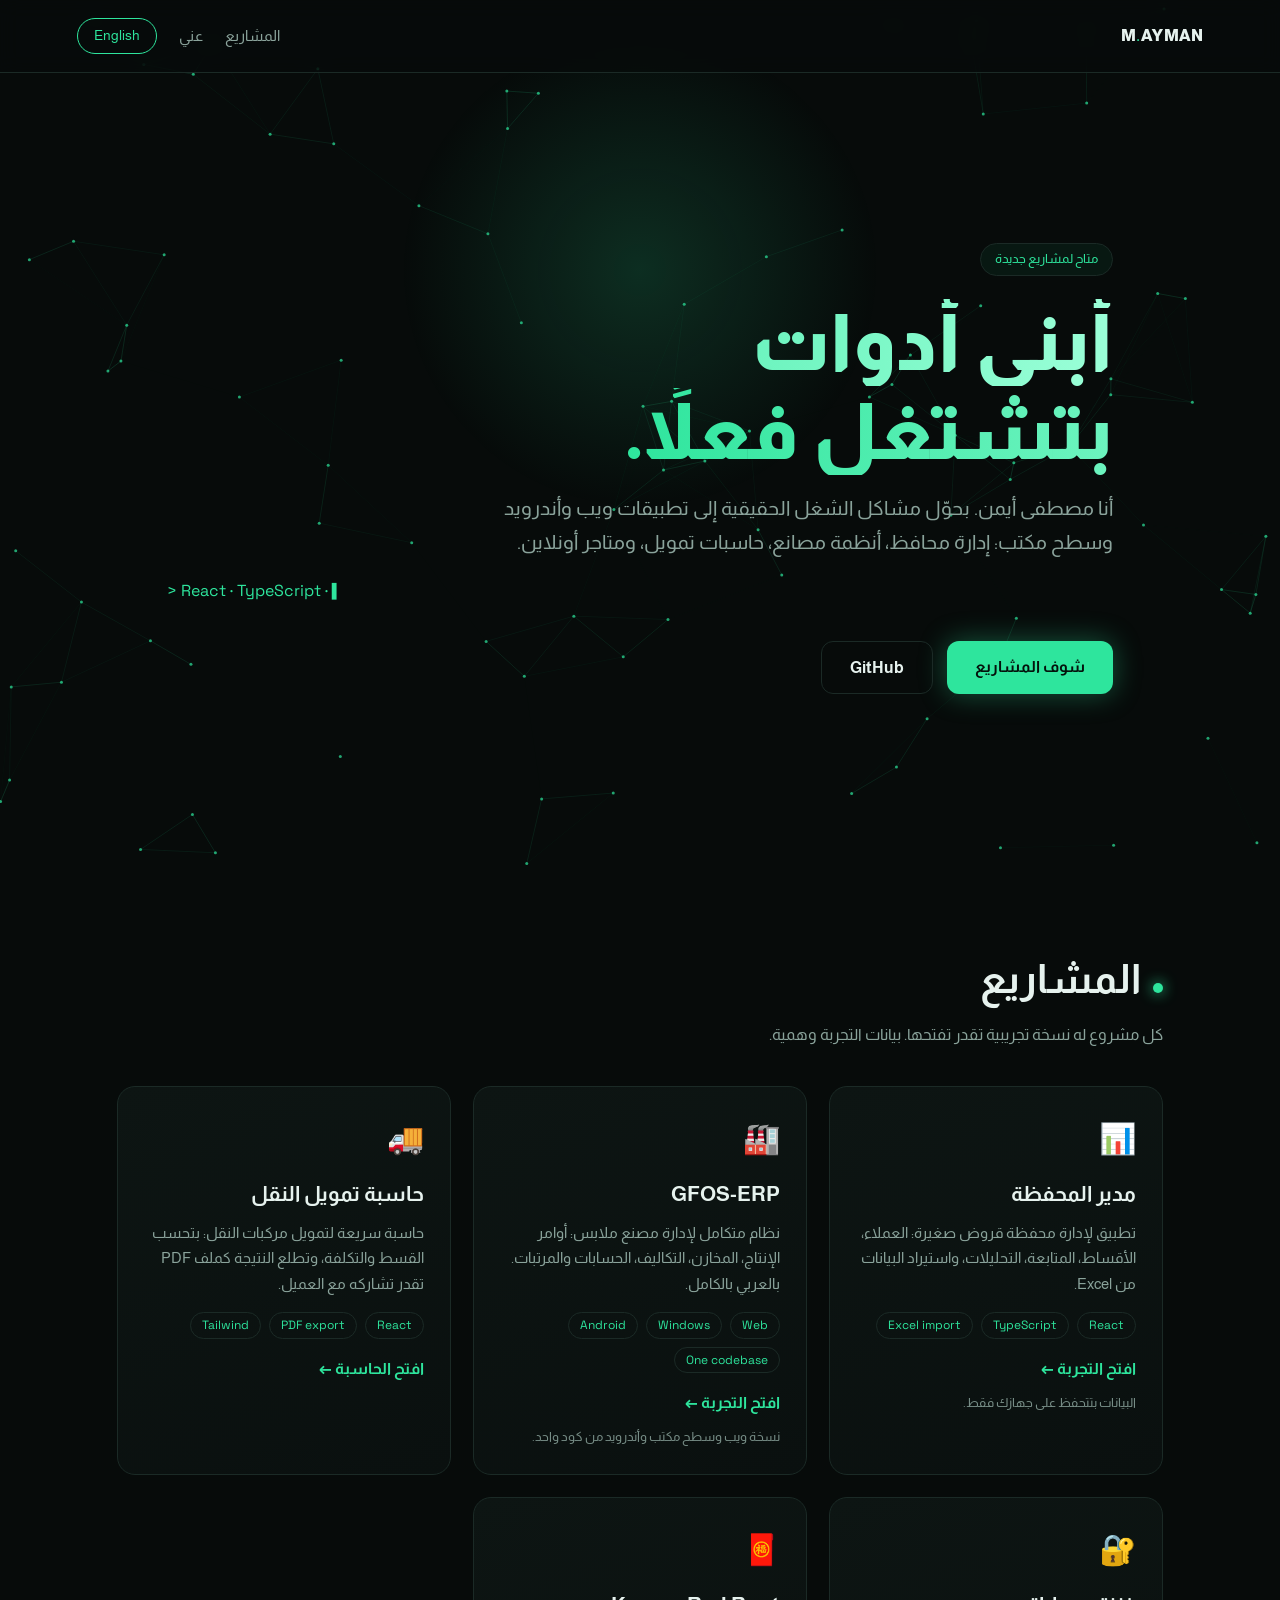
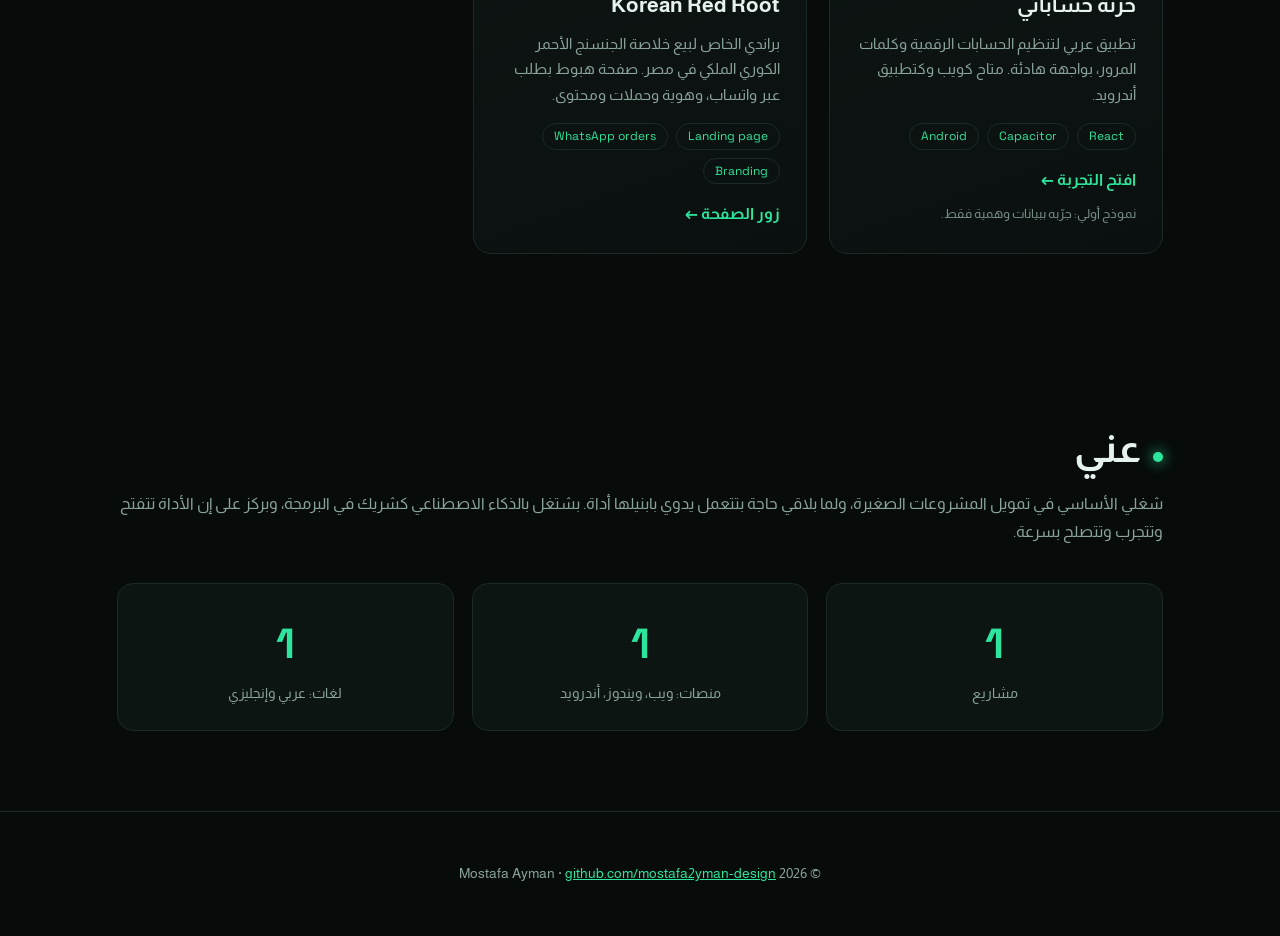
==== index.html @ 2fd3bac7 "Portfolio site" ====
<!DOCTYPE html>
<html lang="ar" dir="rtl">
<head>
<meta charset="utf-8">
<meta name="viewport" content="width=device-width,initial-scale=1">
<title>Mostafa Ayman | مصطفى أيمن</title>
<meta name="description" content="Portfolio of tools and products built by Mostafa Ayman. معرض أعمال مصطفى أيمن.">
<link rel="preconnect" href="https://fonts.googleapis.com">
<link href="https://fonts.googleapis.com/css2?family=Space+Grotesk:wght@400;600;700&family=Almarai:wght@400;700;800&display=swap" rel="stylesheet">
<style>
:root{--bg:#070b0a;--card:#0d1513;--line:#1b2a26;--g:#2ee59d;--g2:#14b87a;--tx:#e6f2ee;--mu:#8aa39b}
*{box-sizing:border-box;margin:0}
html{scroll-behavior:smooth}
body{background:var(--bg);color:var(--tx);font-family:'Almarai','Space Grotesk',sans-serif;line-height:1.7;overflow-x:hidden}
html[lang=en] body{font-family:'Space Grotesk','Almarai',sans-serif}
#bg{position:fixed;inset:0;z-index:0;pointer-events:none}
.glow{position:fixed;width:520px;height:520px;border-radius:50%;background:radial-gradient(circle,rgba(46,229,157,.16),transparent 65%);pointer-events:none;z-index:0;transform:translate(-50%,-50%);left:50%;top:30%}
main,header,footer{position:relative;z-index:1}
header{display:flex;justify-content:space-between;align-items:center;padding:18px 6vw;position:sticky;top:0;backdrop-filter:blur(10px);background:rgba(7,11,10,.6);border-bottom:1px solid var(--line);z-index:5}
.logo{font-weight:800;letter-spacing:.5px}.logo b{color:var(--g)}
nav{display:flex;gap:22px;align-items:center;font-size:15px}
nav a{color:var(--mu);text-decoration:none;transition:.2s}nav a:hover{color:var(--g)}
button.lang{background:none;border:1px solid var(--g);color:var(--g);border-radius:20px;padding:5px 16px;cursor:pointer;font:inherit;font-size:14px;transition:.2s}
button.lang:hover{background:var(--g);color:#04120c}
.hero{min-height:88vh;display:flex;flex-direction:column;justify-content:center;padding:0 6vw;max-width:1100px;margin:auto}
.tag{display:inline-block;border:1px solid var(--line);color:var(--g);padding:4px 14px;border-radius:20px;font-size:13px;width:fit-content;background:rgba(46,229,157,.06)}
h1{font-size:clamp(38px,7vw,78px);line-height:1.15;margin:22px 0 14px;font-weight:800}
h1 span{background:linear-gradient(90deg,var(--g),#9bffd8,var(--g2));-webkit-background-clip:text;background-clip:text;color:transparent;background-size:200%;animation:sh 5s linear infinite}
@keyframes sh{to{background-position:200% 0}}
.sub{color:var(--mu);font-size:clamp(16px,2vw,20px);max-width:640px}
.typed{color:var(--g);font-family:'Space Grotesk',monospace;margin-top:18px;min-height:30px;direction:ltr;text-align:start}
.typed:after{content:'▌';animation:bl 1s steps(1) infinite}@keyframes bl{50%{opacity:0}}
.cta{margin-top:34px;display:flex;gap:14px;flex-wrap:wrap}
.btn{padding:12px 28px;border-radius:12px;text-decoration:none;font-weight:700;transition:.25s}
.btn.p{background:var(--g);color:#04120c;box-shadow:0 0 28px rgba(46,229,157,.35)}.btn.p:hover{transform:translateY(-3px);box-shadow:0 0 44px rgba(46,229,157,.55)}
.btn.o{border:1px solid var(--line);color:var(--tx)}.btn.o:hover{border-color:var(--g);color:var(--g)}
section{padding:80px 6vw;max-width:1200px;margin:auto}
h2{font-size:clamp(26px,4vw,40px);margin-bottom:8px}h2:before{content:'';display:inline-block;width:10px;height:10px;background:var(--g);border-radius:50%;margin-inline-end:12px;box-shadow:0 0 14px var(--g)}
.lead{color:var(--mu);margin-bottom:38px}
.grid{display:grid;grid-template-columns:repeat(auto-fill,minmax(310px,1fr));gap:22px}
.card{background:linear-gradient(160deg,var(--card),#0a100f);border:1px solid var(--line);border-radius:18px;padding:26px;transition:transform .15s,border-color .3s,box-shadow .3s;transform-style:preserve-3d;position:relative;overflow:hidden}
.card:before{content:'';position:absolute;inset:0;background:radial-gradient(300px circle at var(--mx,50%) var(--my,0%),rgba(46,229,157,.13),transparent 60%);opacity:0;transition:.3s}
.card:hover{border-color:rgba(46,229,157,.6);box-shadow:0 10px 40px rgba(46,229,157,.1)}.card:hover:before{opacity:1}
.ico{font-size:30px;margin-bottom:12px}
.card h3{font-size:21px;margin-bottom:8px;position:relative}
.card p{color:var(--mu);font-size:15px;position:relative}
.chips{display:flex;flex-wrap:wrap;gap:8px;margin:16px 0;position:relative}
.chips i{font-style:normal;font-size:12px;border:1px solid var(--line);border-radius:14px;padding:2px 11px;color:var(--g);font-family:'Space Grotesk',sans-serif}
.card a{color:var(--g);text-decoration:none;font-weight:700;position:relative}.card a:hover{text-decoration:underline}
.note{color:var(--mu);font-size:13px;margin-top:10px;position:relative;opacity:.85}
.stats{display:grid;grid-template-columns:repeat(auto-fit,minmax(150px,1fr));gap:18px;text-align:center}
.stat{border:1px solid var(--line);border-radius:16px;padding:24px;background:var(--card)}
.stat b{display:block;font-size:42px;color:var(--g);font-family:'Space Grotesk',sans-serif}
.stat span{color:var(--mu);font-size:14px}
.reveal{opacity:0;transform:translateY(34px);transition:1s cubic-bezier(.2,.7,.2,1)}.reveal.in{opacity:1;transform:none}
footer{text-align:center;padding:50px 6vw;color:var(--mu);border-top:1px solid var(--line);font-size:14px}
[data-l]{display:none}html[lang=ar] [data-l=ar],html[lang=en] [data-l=en]{display:revert}
@media(max-width:640px){nav a{display:none}}
</style>
</head>
<body>
<canvas id="bg"></canvas><div class="glow" id="glow"></div>
<header>
 <div class="logo">M<b>.</b>AYMAN</div>
 <nav><a href="#projects"><span data-l="ar">المشاريع</span><span data-l="en">Projects</span></a><a href="#about"><span data-l="ar">عني</span><span data-l="en">About</span></a><button class="lang" id="lb">English</button></nav>
</header>
<main>
<div class="hero">
 <span class="tag"><span data-l="ar">متاح لمشاريع جديدة</span><span data-l="en">Open to new projects</span></span>
 <h1><span data-l="ar">أبني أدوات<br>بتشتغل فعلاً.</span><span data-l="en">I build tools<br>that actually work.</span></h1>
 <p class="sub"><span data-l="ar">أنا مصطفى أيمن. بحوّل مشاكل الشغل الحقيقية إلى تطبيقات ويب وأندرويد وسطح مكتب: إدارة محافظ، أنظمة مصانع، حاسبات تمويل، ومتاجر أونلاين.</span><span data-l="en">I'm Mostafa Ayman. I turn real business problems into web, Android and desktop apps: portfolio management, factory systems, finance calculators and online stores.</span></p>
 <div class="typed" id="typed"></div>
 <div class="cta"><a class="btn p" href="#projects"><span data-l="ar">شوف المشاريع</span><span data-l="en">See the projects</span></a><a class="btn o" href="https://github.com/mostafa2yman-design" target="_blank" rel="noopener">GitHub</a></div>
</div>

<section id="projects">
 <h2 class="reveal"><span data-l="ar">المشاريع</span><span data-l="en">Projects</span></h2>
 <p class="lead reveal"><span data-l="ar">كل مشروع له نسخة تجريبية تقدر تفتحها. بيانات التجربة وهمية.</span><span data-l="en">Every project has a live demo you can open. All demo data is fake.</span></p>
 <div class="grid">
  <article class="card reveal"><div class="ico">📊</div>
   <h3><span data-l="ar">مدير المحفظة</span><span data-l="en">Portfolio Manager</span></h3>
   <p><span data-l="ar">تطبيق لإدارة محفظة قروض صغيرة: العملاء، الأقساط، المتابعة، التحليلات، واستيراد البيانات من Excel.</span><span data-l="en">A loan-portfolio app for small-business financing: clients, installments, follow-up, analytics and Excel import.</span></p>
   <div class="chips"><i>React</i><i>TypeScript</i><i>Excel import</i></div>
   <a href="https://mostafa2yman-design.github.io/portfolio-manager-v2-web/" target="_blank" rel="noopener"><span data-l="ar">افتح التجربة ←</span><span data-l="en">Open demo →</span></a>
   <div class="note"><span data-l="ar">البيانات بتتحفظ على جهازك فقط.</span><span data-l="en">Data stays on your own device.</span></div></article>

  <article class="card reveal"><div class="ico">🏭</div>
   <h3>GFOS-ERP</h3>
   <p><span data-l="ar">نظام متكامل لإدارة مصنع ملابس: أوامر الإنتاج، المخازن، التكاليف، الحسابات والمرتبات. بالعربي بالكامل.</span><span data-l="en">A full Arabic ERP for a garment factory: production orders, warehouses, costing, accounts and payroll.</span></p>
   <div class="chips"><i>Web</i><i>Windows</i><i>Android</i><i>One codebase</i></div>
   <a href="https://mostafa2yman-design.github.io/gfos-erp-web/" target="_blank" rel="noopener"><span data-l="ar">افتح التجربة ←</span><span data-l="en">Open demo →</span></a>
   <div class="note"><span data-l="ar">نسخة ويب وسطح مكتب وأندرويد من كود واحد.</span><span data-l="en">Web, desktop and Android from one codebase.</span></div></article>

  <article class="card reveal"><div class="ico">🚚</div>
   <h3><span data-l="ar">حاسبة تمويل النقل</span><span data-l="en">Transport Finance Calculator</span></h3>
   <p><span data-l="ar">حاسبة سريعة لتمويل مركبات النقل: بتحسب القسط والتكلفة، وتطلع النتيجة كملف PDF تقدر تشاركه مع العميل.</span><span data-l="en">A quick calculator for transport-vehicle financing. It works out the installment and total cost, and exports a PDF you can share with the client.</span></p>
   <div class="chips"><i>React</i><i>PDF export</i><i>Tailwind</i></div>
   <a href="transport-finance/" target="_blank" rel="noopener"><span data-l="ar">افتح الحاسبة ←</span><span data-l="en">Open calculator →</span></a></article>

  <article class="card reveal"><div class="ico">🔐</div>
   <h3><span data-l="ar">خزنة حساباتي</span><span data-l="en">Khazna Hesabati</span></h3>
   <p><span data-l="ar">تطبيق عربي لتنظيم الحسابات الرقمية وكلمات المرور، بواجهة هادئة. متاح كويب وكتطبيق أندرويد.</span><span data-l="en">An Arabic app for organizing digital accounts and passwords, with a calm interface. Available as web and as an Android app.</span></p>
   <div class="chips"><i>React</i><i>Capacitor</i><i>Android</i></div>
   <a href="https://mostafa2yman-design.github.io/mashrou3-ommi-web/" target="_blank" rel="noopener"><span data-l="ar">افتح التجربة ←</span><span data-l="en">Open demo →</span></a>
   <div class="note"><span data-l="ar">نموذج أولي: جرّبه ببيانات وهمية فقط.</span><span data-l="en">Prototype: try it with fake data only.</span></div></article>

  <article class="card reveal"><div class="ico">🧧</div>
   <h3>Korean Red Root</h3>
   <p><span data-l="ar">براندي الخاص لبيع خلاصة الجنسنج الأحمر الكوري الملكي في مصر. صفحة هبوط بطلب عبر واتساب، وهوية وحملات ومحتوى.</span><span data-l="en">My own brand selling premium Korean red ginseng extract in Egypt. A landing page with WhatsApp ordering, plus brand identity, ads and content.</span></p>
   <div class="chips"><i>Landing page</i><i>WhatsApp orders</i><i>Branding</i></div>
   <a href="https://mostafa2yman-design.github.io/korean-red-root-landing/" target="_blank" rel="noopener"><span data-l="ar">زور الصفحة ←</span><span data-l="en">Visit the page →</span></a></article>
 </div>
</section>

<section id="about">
 <h2 class="reveal"><span data-l="ar">عني</span><span data-l="en">About</span></h2>
 <p class="lead reveal"><span data-l="ar">شغلي الأساسي في تمويل المشروعات الصغيرة، ولما بلاقي حاجة بتتعمل يدوي بابنيلها أداة. بشتغل بالذكاء الاصطناعي كشريك في البرمجة، وبركز على إن الأداة تتفتح وتتجرب وتتصلح بسرعة.</span><span data-l="en">My day job is small-business financing, and when I see something done by hand I build a tool for it. I use AI as a coding partner and focus on tools that open fast, are easy to try and quick to fix.</span></p>
 <div class="stats reveal">
  <div class="stat"><b data-n="5">0</b><span><span data-l="ar">مشاريع</span><span data-l="en">Projects</span></span></div>
  <div class="stat"><b data-n="3">0</b><span><span data-l="ar">منصات: ويب، ويندوز، أندرويد</span><span data-l="en">Platforms: web, Windows, Android</span></span></div>
  <div class="stat"><b data-n="2">0</b><span><span data-l="ar">لغات: عربي وإنجليزي</span><span data-l="en">Languages: Arabic, English</span></span></div>
 </div>
</section>
</main>
<footer>© 2026 Mostafa Ayman · <a href="https://github.com/mostafa2yman-design" style="color:var(--g)" target="_blank" rel="noopener">github.com/mostafa2yman-design</a></footer>
<script>
const L=document.documentElement,lb=document.getElementById('lb');
function setLang(l){L.lang=l;L.dir=l==='ar'?'rtl':'ltr';lb.textContent=l==='ar'?'English':'العربية';localStorage.l=l;type()}
lb.onclick=()=>setLang(L.lang==='ar'?'en':'ar');
// typed
let tt;const T={ar:['> React · TypeScript · Android','> أدوات للأعمال الحقيقية','> من الفكرة للنسخة الحية'],en:['> React · TypeScript · Android','> tools for real businesses','> from idea to live link']};
function type(){clearTimeout(tt);const el=document.getElementById('typed'),w=T[L.lang];let i=0,j=0,d=false;(function s(){const t=w[i];el.textContent=t.slice(0,j);if(!d&&j++===t.length){d=true;tt=setTimeout(s,1400);return}if(d&&j--===0){d=false;i=(i+1)%w.length}tt=setTimeout(s,d?30:70)})()}
// particles
const c=document.getElementById('bg'),x=c.getContext('2d');let W,H,P=[];
function rs(){W=c.width=innerWidth;H=c.height=innerHeight;P=Array.from({length:Math.min(90,W/14|0)},()=>({x:Math.random()*W,y:Math.random()*H,vx:(Math.random()-.5)*.35,vy:(Math.random()-.5)*.35}))}
rs();addEventListener('resize',rs);let m={x:-999,y:-999};
addEventListener('mousemove',e=>{m={x:e.clientX,y:e.clientY};const g=document.getElementById('glow');g.style.left=e.clientX+'px';g.style.top=e.clientY+'px'});
(function f(){x.clearRect(0,0,W,H);for(const p of P){p.x+=p.vx;p.y+=p.vy;if(p.x<0||p.x>W)p.vx*=-1;if(p.y<0||p.y>H)p.vy*=-1;x.fillStyle='rgba(46,229,157,.7)';x.beginPath();x.arc(p.x,p.y,1.5,0,7);x.fill()}
for(let i=0;i<P.length;i++)for(let j=i+1;j<P.length;j++){const d=Math.hypot(P[i].x-P[j].x,P[i].y-P[j].y);if(d<130){x.strokeStyle=`rgba(46,229,157,${.18*(1-d/130)})`;x.beginPath();x.moveTo(P[i].x,P[i].y);x.lineTo(P[j].x,P[j].y);x.stroke()}}
for(const p of P){const d=Math.hypot(p.x-m.x,p.y-m.y);if(d<160){x.strokeStyle=`rgba(46,229,157,${.4*(1-d/160)})`;x.beginPath();x.moveTo(p.x,p.y);x.lineTo(m.x,m.y);x.stroke()}}
requestAnimationFrame(f)})();
// tilt + spotlight
document.querySelectorAll('.card').forEach(k=>{k.addEventListener('mousemove',e=>{const r=k.getBoundingClientRect(),px=(e.clientX-r.left)/r.width,py=(e.clientY-r.top)/r.height;k.style.setProperty('--mx',px*100+'%');k.style.setProperty('--my',py*100+'%');k.style.transform=`perspective(800px) rotateY(${(px-.5)*8}deg) rotateX(${(.5-py)*8}deg) translateY(-4px)`});k.addEventListener('mouseleave',()=>k.style.transform='')});
// reveal + counters
const io=new IntersectionObserver(es=>es.forEach(e=>{if(e.isIntersecting){e.target.classList.add('in');e.target.querySelectorAll('[data-n]').forEach(n=>{const t=+n.dataset.n;let v=0;const q=setInterval(()=>{n.textContent=++v;if(v>=t)clearInterval(q)},300)});io.unobserve(e.target)}}),{threshold:.15});
document.querySelectorAll('.reveal').forEach(e=>io.observe(e));
setLang(localStorage.l||'ar');
</script>
</body>
</html>
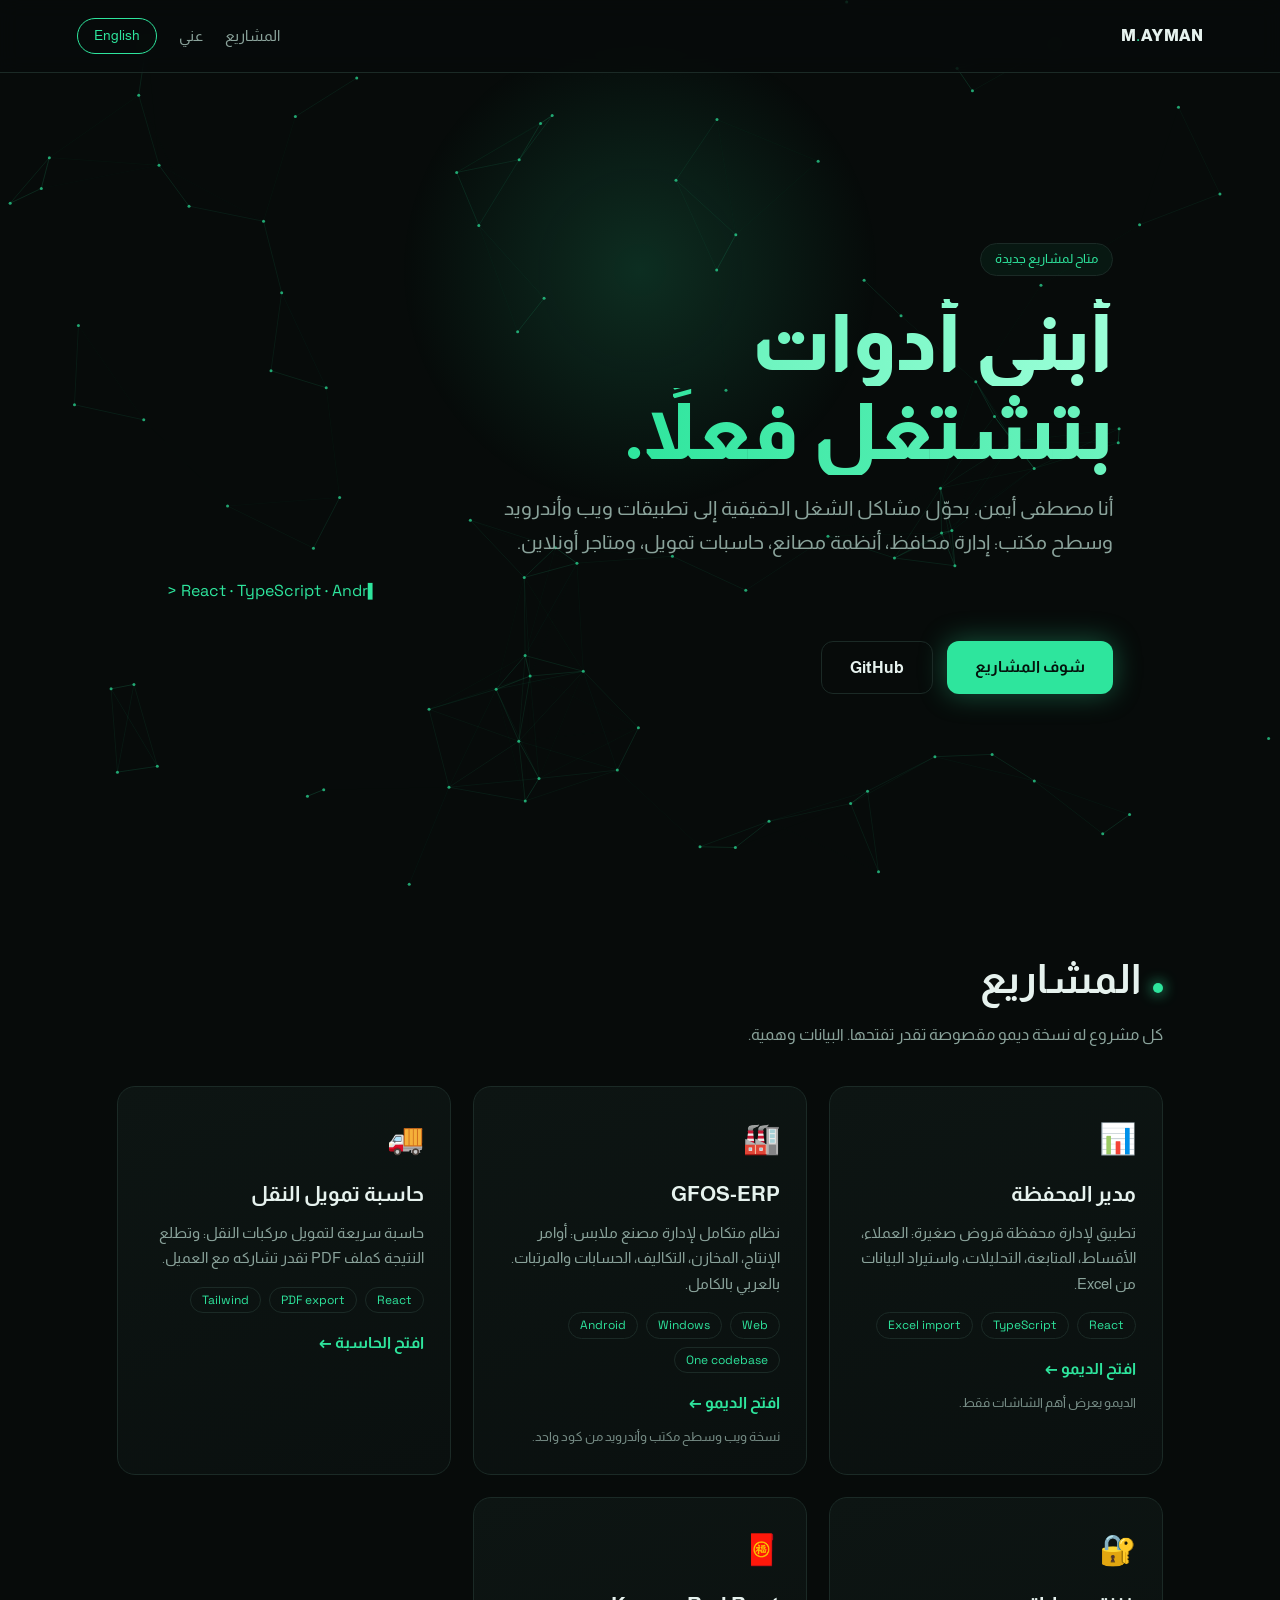
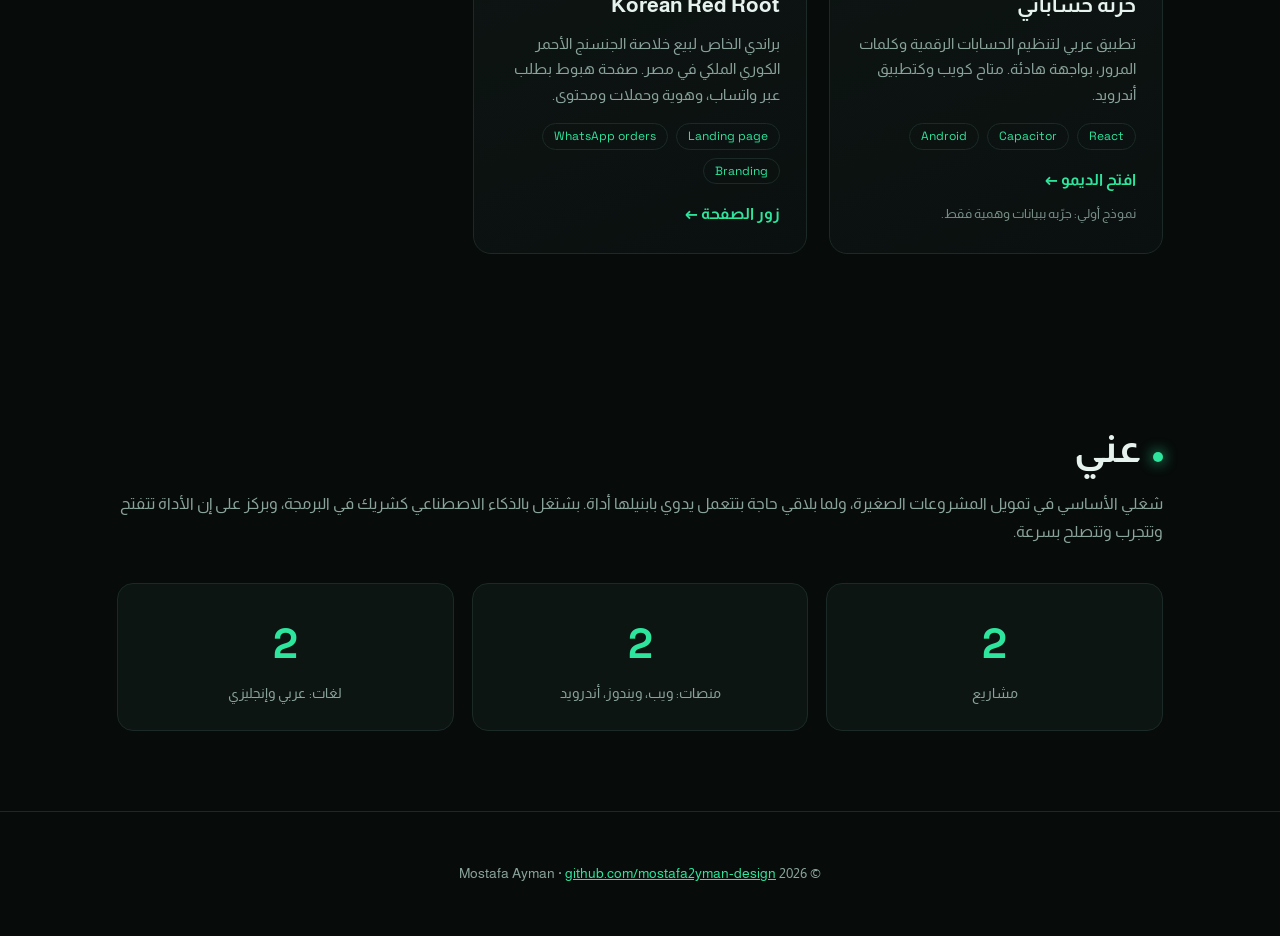
==== commit 7c0f79b3: "Trimmed fake-data demos replace full app links" ====
--- a/index.html
+++ b/index.html
@@ -75,33 +75,33 @@
 
 <section id="projects">
  <h2 class="reveal"><span data-l="ar">المشاريع</span><span data-l="en">Projects</span></h2>
- <p class="lead reveal"><span data-l="ar">كل مشروع له نسخة تجريبية تقدر تفتحها. بيانات التجربة وهمية.</span><span data-l="en">Every project has a live demo you can open. All demo data is fake.</span></p>
+ <p class="lead reveal"><span data-l="ar">كل مشروع له نسخة ديمو مقصوصة تقدر تفتحها. البيانات وهمية.</span><span data-l="en">Every project has a trimmed demo you can open. All data is fake.</span></p>
  <div class="grid">
   <article class="card reveal"><div class="ico">📊</div>
    <h3><span data-l="ar">مدير المحفظة</span><span data-l="en">Portfolio Manager</span></h3>
    <p><span data-l="ar">تطبيق لإدارة محفظة قروض صغيرة: العملاء، الأقساط، المتابعة، التحليلات، واستيراد البيانات من Excel.</span><span data-l="en">A loan-portfolio app for small-business financing: clients, installments, follow-up, analytics and Excel import.</span></p>
    <div class="chips"><i>React</i><i>TypeScript</i><i>Excel import</i></div>
-   <a href="https://mostafa2yman-design.github.io/portfolio-manager-v2-web/" target="_blank" rel="noopener"><span data-l="ar">افتح التجربة ←</span><span data-l="en">Open demo →</span></a>
-   <div class="note"><span data-l="ar">البيانات بتتحفظ على جهازك فقط.</span><span data-l="en">Data stays on your own device.</span></div></article>
+   <a href="demos/portfolio.html" target="_blank" rel="noopener"><span data-l="ar">افتح الديمو ←</span><span data-l="en">Open demo →</span></a>
+   <div class="note"><span data-l="ar">الديمو يعرض أهم الشاشات فقط.</span><span data-l="en">The demo shows key screens only.</span></div></article>
 
   <article class="card reveal"><div class="ico">🏭</div>
    <h3>GFOS-ERP</h3>
    <p><span data-l="ar">نظام متكامل لإدارة مصنع ملابس: أوامر الإنتاج، المخازن، التكاليف، الحسابات والمرتبات. بالعربي بالكامل.</span><span data-l="en">A full Arabic ERP for a garment factory: production orders, warehouses, costing, accounts and payroll.</span></p>
    <div class="chips"><i>Web</i><i>Windows</i><i>Android</i><i>One codebase</i></div>
-   <a href="https://mostafa2yman-design.github.io/gfos-erp-web/" target="_blank" rel="noopener"><span data-l="ar">افتح التجربة ←</span><span data-l="en">Open demo →</span></a>
+   <a href="demos/gfos.html" target="_blank" rel="noopener"><span data-l="ar">افتح الديمو ←</span><span data-l="en">Open demo →</span></a>
    <div class="note"><span data-l="ar">نسخة ويب وسطح مكتب وأندرويد من كود واحد.</span><span data-l="en">Web, desktop and Android from one codebase.</span></div></article>
 
   <article class="card reveal"><div class="ico">🚚</div>
    <h3><span data-l="ar">حاسبة تمويل النقل</span><span data-l="en">Transport Finance Calculator</span></h3>
-   <p><span data-l="ar">حاسبة سريعة لتمويل مركبات النقل: بتحسب القسط والتكلفة، وتطلع النتيجة كملف PDF تقدر تشاركه مع العميل.</span><span data-l="en">A quick calculator for transport-vehicle financing. It works out the installment and total cost, and exports a PDF you can share with the client.</span></p>
+   <p><span data-l="ar">حاسبة سريعة لتمويل مركبات النقل: وتطلع النتيجة كملف PDF تقدر تشاركه مع العميل.</span><span data-l="en">A quick calculator for transport-vehicle financing. Results export as a PDF you can share with the client.</span></p>
    <div class="chips"><i>React</i><i>PDF export</i><i>Tailwind</i></div>
-   <a href="transport-finance/" target="_blank" rel="noopener"><span data-l="ar">افتح الحاسبة ←</span><span data-l="en">Open calculator →</span></a></article>
+   <a href="demos/calc.html" target="_blank" rel="noopener"><span data-l="ar">افتح الحاسبة ←</span><span data-l="en">Open calculator →</span></a></article>
 
   <article class="card reveal"><div class="ico">🔐</div>
    <h3><span data-l="ar">خزنة حساباتي</span><span data-l="en">Khazna Hesabati</span></h3>
    <p><span data-l="ar">تطبيق عربي لتنظيم الحسابات الرقمية وكلمات المرور، بواجهة هادئة. متاح كويب وكتطبيق أندرويد.</span><span data-l="en">An Arabic app for organizing digital accounts and passwords, with a calm interface. Available as web and as an Android app.</span></p>
    <div class="chips"><i>React</i><i>Capacitor</i><i>Android</i></div>
-   <a href="https://mostafa2yman-design.github.io/mashrou3-ommi-web/" target="_blank" rel="noopener"><span data-l="ar">افتح التجربة ←</span><span data-l="en">Open demo →</span></a>
+   <a href="demos/khazna.html" target="_blank" rel="noopener"><span data-l="ar">افتح الديمو ←</span><span data-l="en">Open demo →</span></a>
    <div class="note"><span data-l="ar">نموذج أولي: جرّبه ببيانات وهمية فقط.</span><span data-l="en">Prototype: try it with fake data only.</span></div></article>
 
   <article class="card reveal"><div class="ico">🧧</div>
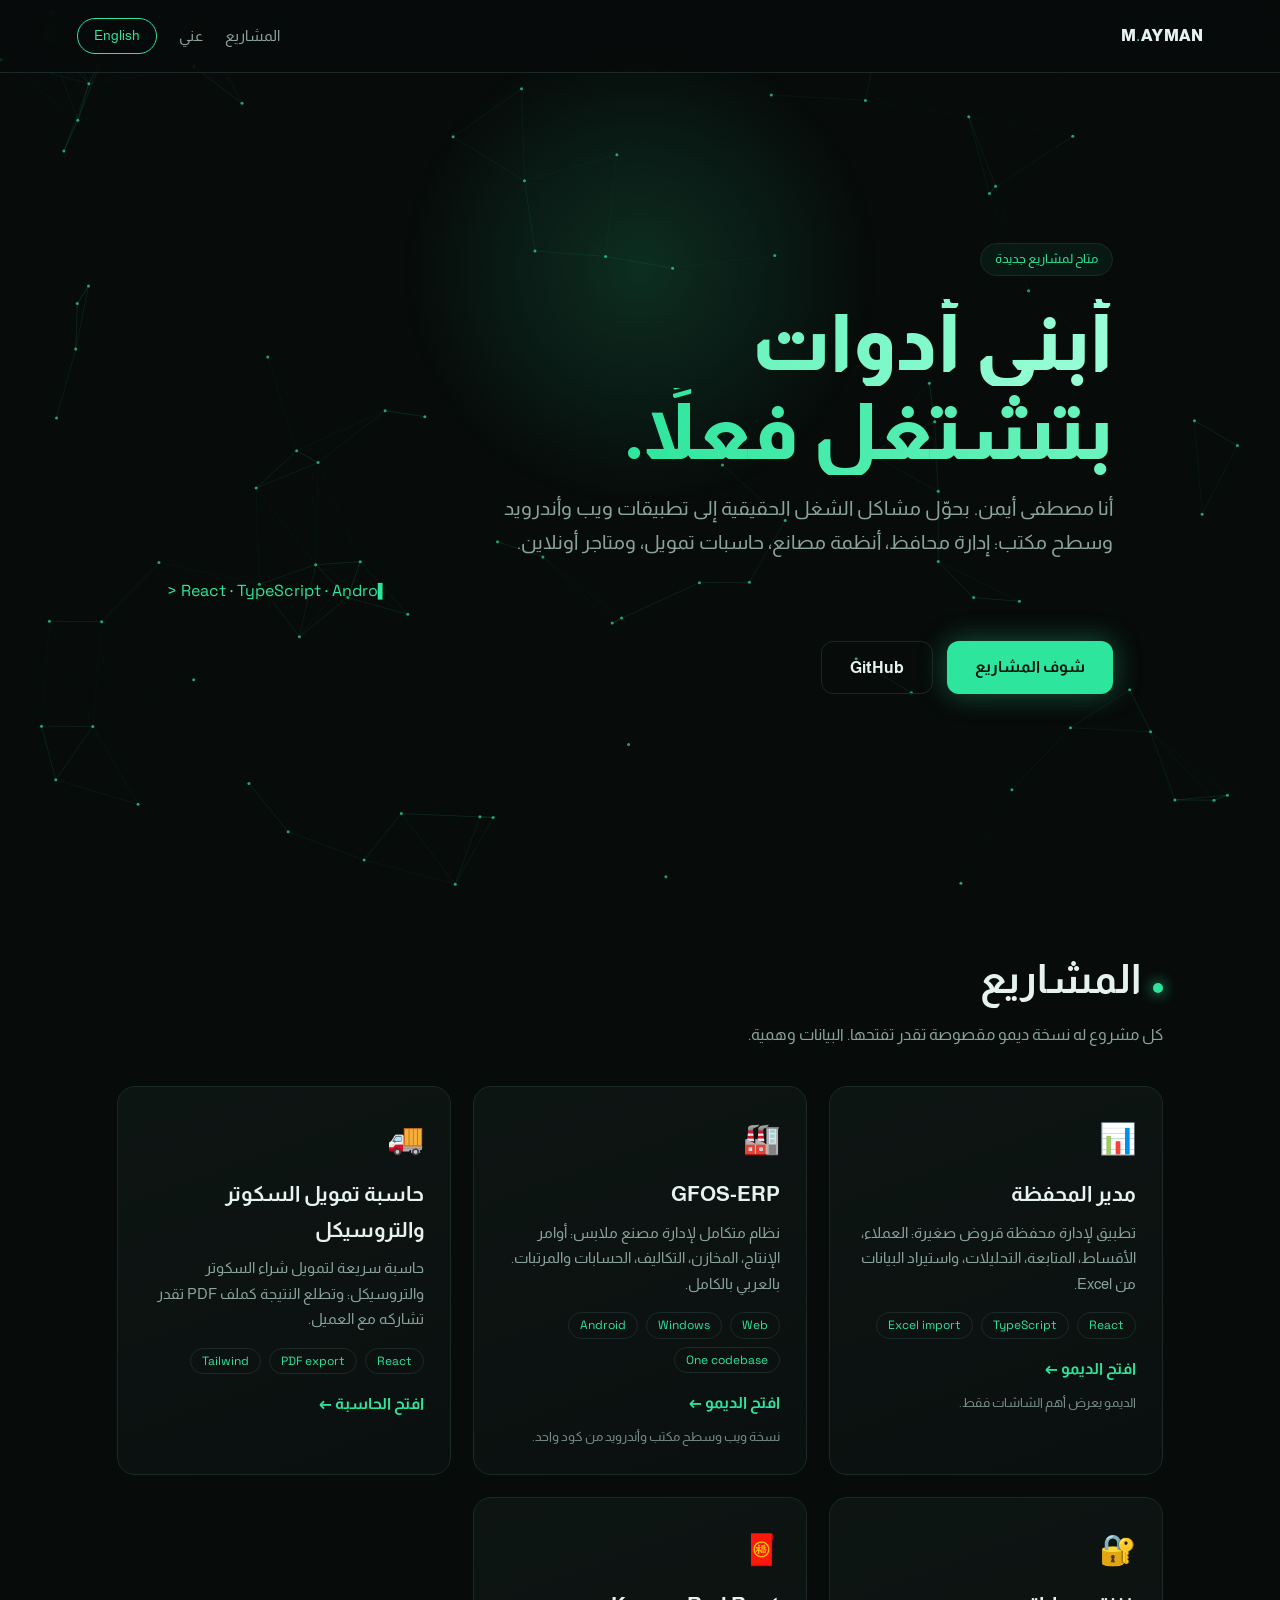
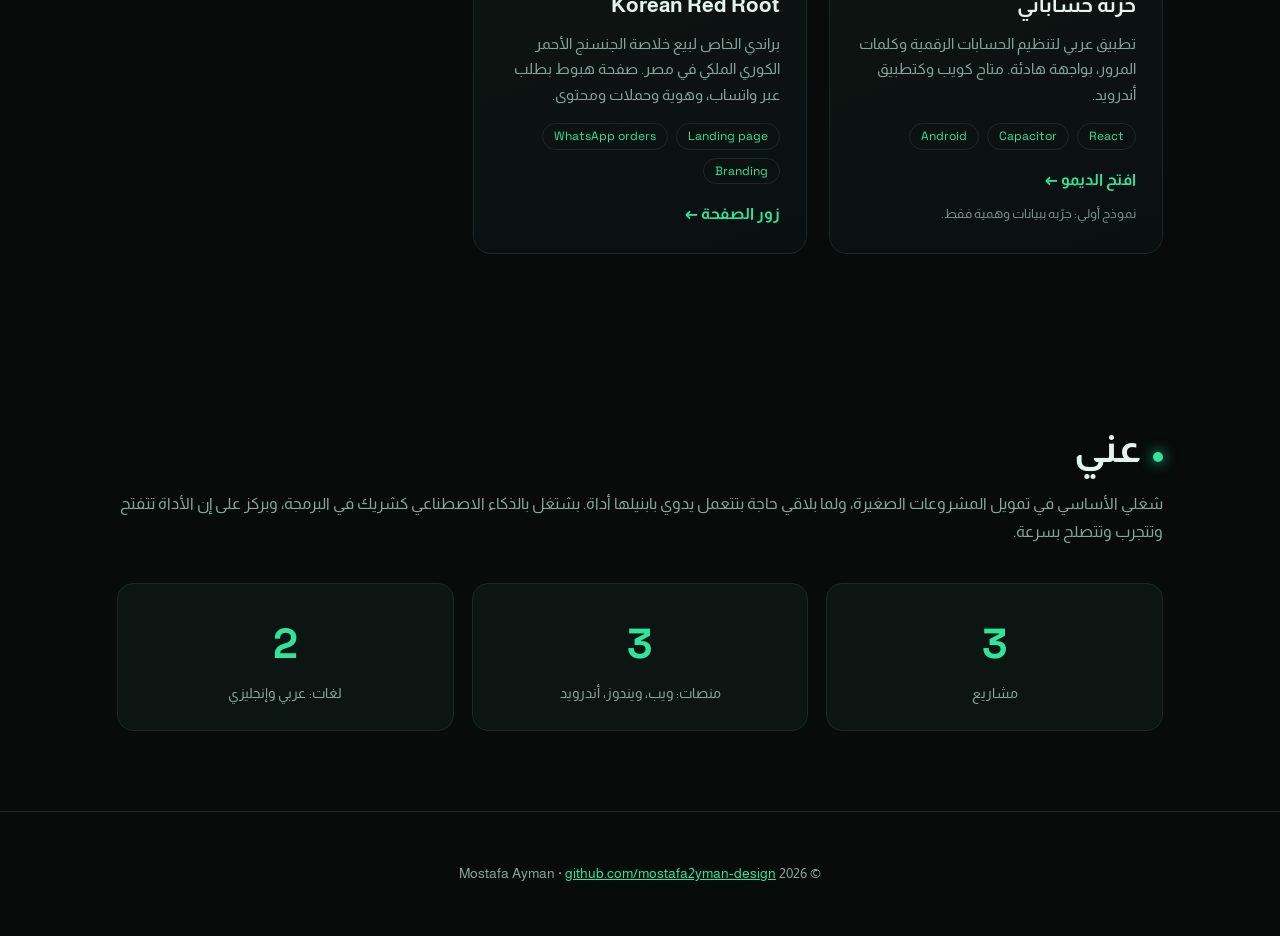
==== commit 5179971e: "Reword calculator card: scooter and tricycle financing" ====
--- a/index.html
+++ b/index.html
@@ -92,8 +92,8 @@
    <div class="note"><span data-l="ar">نسخة ويب وسطح مكتب وأندرويد من كود واحد.</span><span data-l="en">Web, desktop and Android from one codebase.</span></div></article>
 
   <article class="card reveal"><div class="ico">🚚</div>
-   <h3><span data-l="ar">حاسبة تمويل النقل</span><span data-l="en">Transport Finance Calculator</span></h3>
-   <p><span data-l="ar">حاسبة سريعة لتمويل مركبات النقل: وتطلع النتيجة كملف PDF تقدر تشاركه مع العميل.</span><span data-l="en">A quick calculator for transport-vehicle financing. Results export as a PDF you can share with the client.</span></p>
+   <h3><span data-l="ar">حاسبة تمويل السكوتر والتروسيكل</span><span data-l="en">Scooter &amp; Tricycle Finance Calculator</span></h3>
+   <p><span data-l="ar">حاسبة سريعة لتمويل شراء السكوتر والتروسيكل: وتطلع النتيجة كملف PDF تقدر تشاركه مع العميل.</span><span data-l="en">A quick calculator for financing scooter and tricycle purchases. Results export as a PDF you can share with the client.</span></p>
    <div class="chips"><i>React</i><i>PDF export</i><i>Tailwind</i></div>
    <a href="demos/calc.html" target="_blank" rel="noopener"><span data-l="ar">افتح الحاسبة ←</span><span data-l="en">Open calculator →</span></a></article>
 
